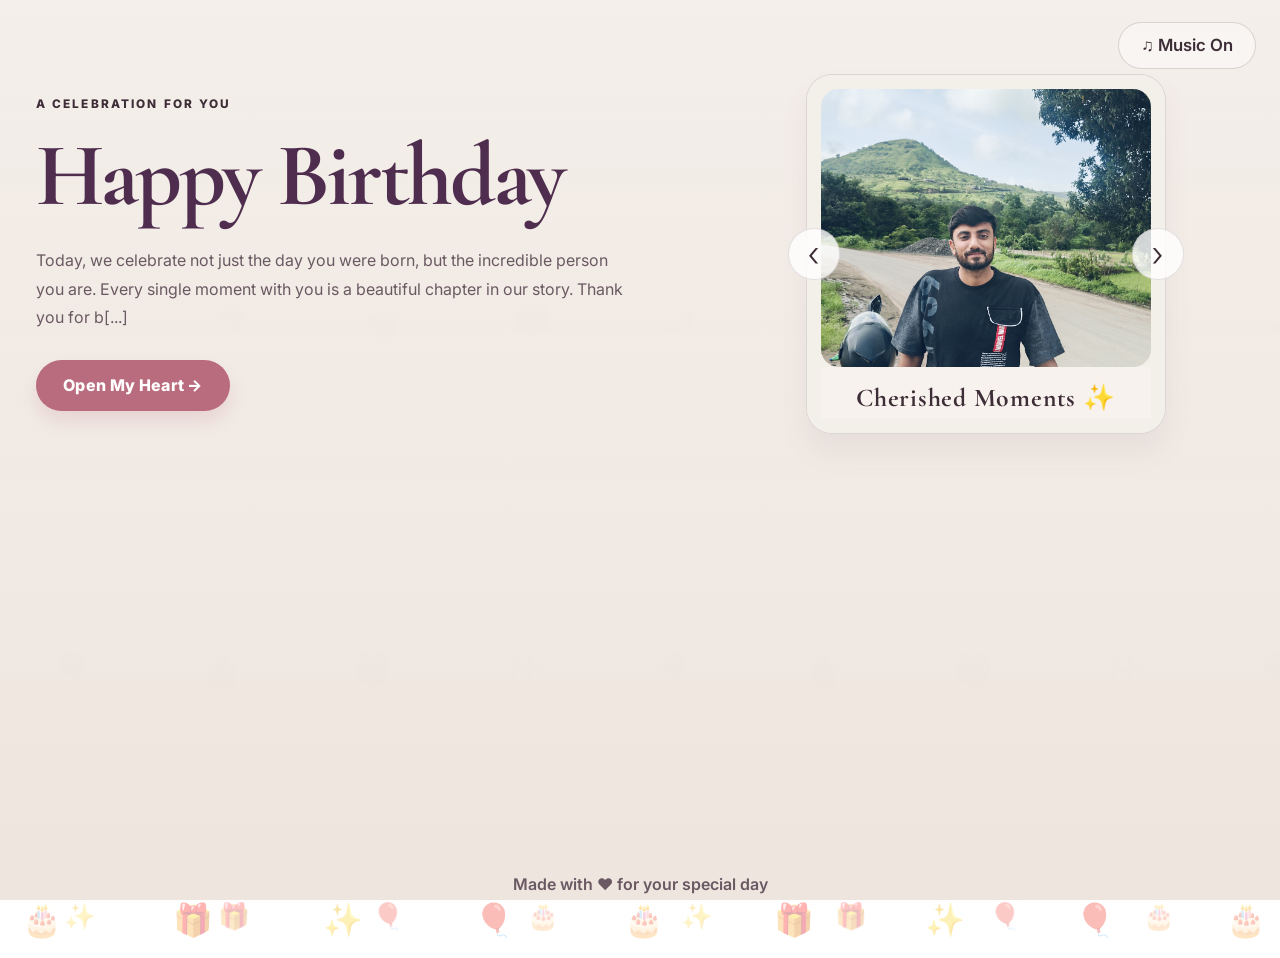
==== index.html @ 41e499f9 "Rename index_restore.html to index.html for GitHub Pages to work properly" ====
<!DOCTYPE html>
<html lang="en-IN">
<head>
  <meta charset="UTF-8">
  <meta name="viewport" content="width=device-width, initial-scale=1.0">
  <title>A Celebration For You</title>
  <link rel="preconnect" href="https://fonts.googleapis.com">
  <link rel="preconnect" href="https://fonts.gstatic.com" crossorigin>
  <link href="https://fonts.googleapis.com/css2?family=Cormorant+Garamond:wght@600;700&family=Inter:wght@400;500;600;700&display=swap" rel="stylesheet">
  <link rel="stylesheet" href="styles_restore.css">
</head>
<body>
  <div class="heart-layer"></div>
  <div class="confetti-layer">
    <div class="confetti confetti-1"></div>
    <div class="confetti confetti-2"></div>
    <div class="confetti confetti-3"></div>
    <div class="confetti confetti-4"></div>
    <div class="confetti confetti-5"></div>
    <div class="confetti confetti-6"></div>
    <div class="confetti confetti-7"></div>
    <div class="confetti confetti-8"></div>
  </div>

  <button type="button" class="music-toggle" id="musicToggle">♫ Music On</button>
  <audio id="bgMusic" loop style="display:none;"></audio>

  <div class="page-shell">
    <header class="topbar">
      <div class="brand"></div>
    </header>

    <main>
      <section class="view active" id="hero">
        <div class="hero">
          <div class="hero-copy">
            <p class="eyebrow">A Celebration For You</p>
            <h1>Happy Birthday<br></h1>
            <p class="lead">Today, we celebrate not just the day you were born, but the incredible person you are. Every single moment with you is a beautiful chapter in our story. Thank you for b[...]
            <div class="cta-row">
              <button type="button" class="btn primary" onclick="showView('story')">Open My Heart →</button>
            </div>
          </div>

          <div class="hero-visual">
            <div class="polaroid-slider">
              <div class="polaroid-frame">
                <div class="polaroid-slide active">
                  <img src="assets/images/single-photo.jpg" alt="Celebration memory">
                  <figcaption>Cherished Moments ✨</figcaption>
                </div>
                <div class="polaroid-slide">
                  <img src="assets/images/image_6f2d0f85.png" alt="Forever us memory">
                  <figcaption>Forever Us 🌷</figcaption>
                </div>
                <div class="polaroid-slide">
                  <img src="assets/images/image_fc53c7a5.png" alt="Happy memory">
                  <figcaption>Endless Laughter 💖</figcaption>
                </div>
              </div>
              <button type="button" class="polaroid-nav prev" aria-label="Previous photo">‹</button>
              <button type="button" class="polaroid-nav next" aria-label="Next photo">›</button>
            </div>
          </div>
        </div>
      </section>

      <section class="view" id="story">
        <div class="story-shell">
          <h2 class="letter-heading">Click for a Quick Reality Check 😜</h2>

          <div class="letter-envelope" id="birthdayEnvelope">
            <div class="envelope-flap"></div>

            <div class="letter-sheet">
              <h2 class="letter-title">Happy Birthday Darshu ✨</h2>

              <div class="poem-body">
                <p>Beeja badha mate duniya ma game tetlo hoy clash,<br>
                Pan tari sathe vaat thay etle life thai jay jalsa-ne-moj!</p>

                <p>Taro look che ekdam 'premium' ane nature taro sober,<br>
                Pan mari reels like karva ma tu modo pade che, that's not fair! 😜</p>

                <p>Mari badhi j crazy vaato par tu je rite hase che,<br>
                Sachu kahu to, tu j maro favorite 'stress buster' bane che.</p>

                <p>Lagna pachi bhale remote control mate aapni thay fight,<br>
                Pan tari bajuma besine aakhi life lage che ekdam bright! 🌟</p>
              </div>

              <p class="letter-signoff"><b>~ Happy Birthday Darshu ❤️</b></p>
              <button type="button" class="btn primary letter-next-btn" id="closeLetterBtn">Continue Surprise →</button>
            </div>

            <div class="envelope-body-front"></div>

            <button type="button" class="wax-seal" id="envelopeSeal">
              <span class="seal-heart">♥</span>
            </button>
          </div>
        </div>
      </section>

      <section class="view" id="balloons">
        <div class="balloon-view">
          <div class="balloon-panel">
            <div class="section-heading">
              <p class="letter-heading">Pop for Happiness</p>
              <h2>Every Balloon Holds a Reason for You... ❤️</h2>
            </div>
            <div class="balloon-scene" id="balloonScene"></div>
            <button type="button" class="btn primary hidden" id="nextFromBalloons">See Your Invitation →</button>
          </div>
        </div>
      </section>

      <section class="view" id="success">
        <div class="balloon-panel" style="max-width: 680px;">
          <h1 class="success-banner" style="font-size: clamp(2rem, 5vw, 3.5rem); color: var(--accent); margin: 0; font-weight: 800; letter-spacing: 0.05em;">
            🎉 SUCCESS! 🎉
          </h1>

          <div class="wish-card-box">
            <h2 style="font-size: clamp(2.2rem, 4vw, 3rem); color: var(--primary); margin: 0 0 15px;">
              Happy Birthday, Darshu! 🎂
            </h2>

            <p style="color: var(--muted); font-size: 1.15rem; line-height: 1.8; margin-bottom: 30px;">
              You've successfully unlocked every hidden reason! You are my today, my tomorrow, and my absolute favorite chapter in this life. Thank you for being the calm in my chaotic world. Now[...]
            </p>

            <button type="button" class="btn primary" id="surpriseButtonFromWish">
              See Your Invitation Detail →
            </button>
          </div>
        </div>
      </section>

      <section class="view" id="rsvp">
        <div class="glass-card rsvp-card">
          <div class="rsvp-question" id="questionModal">
            <p class="eyebrow">A Personal Request</p>
            <h2>Will You Celebrate With Me?</h2>
            <p>I want to spend this beautiful milestone day celebrating you. Will you be with me for this special birthday celebration?</p>
            <div class="rsvp-actions">
              <button type="button" class="btn primary yes-btn">Yes</button>
              <button type="button" class="btn secondary no-btn">No</button>
            </div>
          </div>

          <div class="final-invite hidden" id="finalInvite">
            <div class="final-invite-inner">
              <p class="eyebrow">The Celebration Details</p>
              <h3>Let's Make It Unforgettable</h3>
              <div class="final-card-grid">
                <div class="final-card">
                  <span class="label">Date</span>
                  <div class="final-card-value">03 Sept 2026</div>
                  <p>Birthday Celebration</p>
                </div>
                <div class="final-card">
                  <span class="label">Time</span>
                  <div class="final-card-value">8:30 PM</div>
                  <p>Dress in your finest, with hearts ready</p>
                </div>
                <div class="final-card" id="venueCard">
                  <span class="label">Venue</span>
                  <div class="final-card-value">Teera, Wakad</div>
                  <p>Kaspate Corner, Hinjawadi Rd, Pune</p>
                  <a href="https://google.com" target="_blank" class="map-link">Open in Google Maps</a>
                </div>
              </div>
            </div>
          </div>
        </div>
      </section>
    </main>

    <footer class="footer">
      <p>Made with ♥ for your special day</p>
    </footer>
  </div>

  <script src="script_restore.js"></script>
</body>
</html>
---- styles_restore.css ----
:root {
  --bg: #f4efe9;
  --bg-deep: #efe5df;
  --panel: #f5f0ec;
  --panel-soft: #f7f1ee;
  --text: #3d2d36;
  --muted: #6a5962;
  --primary: #4f2d4f;
  --accent: #c77788;
  --gold: #d8b06a;
  --rose: #e7c7c8;
  --line: rgba(88, 70, 79, 0.15);
  --letter: #fffaf6;
}

* { box-sizing: border-box; }
html { scroll-behavior: smooth; }
body {
  margin: 0;
  font-family: "Inter", sans-serif;
  color: var(--text);
  background: linear-gradient(180deg, var(--bg) 0%, var(--bg-deep) 100%);
  min-height: 100vh;
  overflow-y: auto;
  overflow-x: hidden;
  background-attachment: fixed;
  position: relative;
}

body::before {
  content: "🎈 🎂 🎁 ✨ 🎈 🎂 🎁 ✨ 🎈 🎂 🎁 ✨";
  position: fixed;
  top: 100%;
  left: -10%;
  width: 120%;
  word-spacing: clamp(50px, 8vw, 120px);
  font-size: clamp(1.4rem, 2.5vw, 2.2rem);
  white-space: nowrap;
  pointer-events: none;
  z-index: 0;
  opacity: 0.35;
  animation: celebrateFloatingIconsDense 11s linear infinite;
  text-shadow: 180px -250px 0px rgba(0,0,0,0.02),
               340px -600px 0px rgba(0,0,0,0.01);
}

body::after {
  content: "✨ 🎁 🎈 🎂 ✨ 🎁 🎈 🎂 ✨ 🎁 🎈 🎂";
  position: fixed;
  top: 100%;
  left: 5%;
  width: 120%;
  word-spacing: clamp(60px, 9vw, 140px);
  font-size: clamp(1.1rem, 2vw, 1.8rem);
  white-space: nowrap;
  pointer-events: none;
  z-index: 0;
  opacity: 0.28;
  animation: celebrateFloatingIconsStaggered 14s linear infinite;
  animation-delay: 4.5s;
  filter: blur(0.5px);
}

img { max-width: 100%; display: block; }
button, a { font: inherit; }
button { cursor: pointer; }

/* ========================================================
   HARDWARE-ACCELERATED RANDOM FLUID PARTICLE CANVAS
   ======================================================== */

.party-bg-canvas {
  position: fixed;
  inset: 0;
  overflow: hidden;
  pointer-events: none;
  z-index: 0;
}

.bg-floating-item {
  position: absolute;
  top: 105%;
  opacity: 0;
  will-change: transform, opacity;
  animation: floatUpwardRandom linear forwards;
}

@keyframes floatUpwardRandom {
  0% {
    transform: translateY(0) scale(0.5) rotate(var(--start-rotation));
    opacity: 0;
  }
  15% {
    opacity: 0.45;
  }
  85% {
    opacity: 0.45;
  }
  100% {
    transform: translateY(-115vh) scale(1) rotate(calc(var(--start-rotation) + 180deg)) translateX(var(--drift-x));
    opacity: 0;
  }
}

.page-shell {
  position: relative;
  max-width: 1280px;
  min-height: 100vh;
  margin: 0 auto;
  padding: 24px clamp(18px, 2.8vw, 36px) 40px;
  overflow: visible;
  background: linear-gradient(180deg, rgba(255,255,255,0.05), rgba(255,255,255,0));
  z-index: 1;
}

.page-shell::before,
.page-shell::after {
  display: none;
}

.topbar { display: flex; justify-content: space-between; align-items: center; padding: 12px 0 18px; gap: 18px; }
.brand {
  font-family: "Cormorant Garamond", serif;
  font-weight: 700;
  letter-spacing: 0.02em;
  font-size: clamp(3rem, 4vw, 5rem);
  color: var(--primary);
  text-shadow: none;
  line-height: 1;
  font-style: italic;
}

.topbar {
  padding-top: 8px;
}

.music-toggle {
  position: fixed;
  top: 22px; right: 24px; z-index: 20;
  border: 1px solid rgba(89, 74, 80, 0.2);
  background: rgba(255,255,255,0.4);
  color: var(--text);
  border-radius: 999px; padding: 12px 22px;
  box-shadow: none;
  font-weight: 600; transition: none;
  font-size: 1.05rem;
}
.music-toggle.playing {
  background: rgba(255,255,255,0.6);
  color: var(--text);
  box-shadow: none;
}
.music-toggle:hover { transform: none; box-shadow: none; }

main { position: relative; min-height: calc(100vh - 110px); overflow: visible; padding-bottom: 40px; }
.view {
  position: relative; width: 100%; display: none; opacity: 0; transform: none; filter: none;
  transition: none;
}
.view.active { display: block; opacity: 1; pointer-events: auto; transform: none; filter: none; }

.hero { display: grid; grid-template-columns: 1.1fr 0.9fr; align-items: center; gap: clamp(28px, 5vw, 60px); min-height: auto; padding: 24px 0; position: relative; isolation: isolate; }
.hero::before,
.hero::after {
  content: "✦";
  position: absolute;
  font-size: 1.2rem;
  color: var(--gold);
  opacity: 0.9;
  animation: twinkle 3s ease-in-out infinite alternate;
}
.hero::before {
  left: 12%; bottom: 10%;
}
.hero::after {
  right: 16%; top: 10%;
  color: var(--accent);
  animation-delay: 1s;
}
.eyebrow {
  margin: 0 0 16px; color: var(--text); letter-spacing: 0.18em; text-transform: uppercase; font-size: 0.74rem; font-weight: 800;
  text-shadow: none;
}
.hero-copy, .hero-visual { position: relative; z-index: 1; }
.hero-copy h1, .section-heading h2, .rsvp-card h2, .balloon-panel h2 { font-family: "Cormorant Garamond", serif; margin: 0; line-height: 1.1; letter-spacing: -0.03em; }
.hero-copy h1 {
  font-size: clamp(4rem, 7vw, 8rem); color: var(--primary); animation: heroReveal 0.7s ease both, titleFloat 6s ease-in-out infinite;
  text-shadow: none;
}
.hero-copy h1 span {
  color: var(--accent);
  text-shadow: none;
}
.lead { max-width: 600px; margin-top: 20px; font-size: clamp(1rem, 1.2vw, 1.08rem); line-height: 1.8; color: var(--muted); }
.cta-row { display: flex; flex-wrap: wrap; gap: 16px; margin-top: 28px; }
.btn {
  appearance: none; border: 0; display: inline-flex; align-items: center; justify-content: center; border-radius: 999px; padding: 0.95rem 1.7rem;
  font-weight: 700; letter-spacing: 0.02em; transition: transform 0.2s ease, filter 0.2s ease;
  box-shadow: none;
}
.btn:hover { transform: translateY(-1px); box-shadow: none; filter: brightness(0.98); }
.btn.primary {
  background: #b96c7d;
  color: #fff;
  font-weight: 800;
  box-shadow: 0 10px 18px rgba(185, 108, 125, 0.18);
}
.btn.secondary {
  background: #f5efe9;
  color: var(--text);
  border: 1px solid var(--line);
  box-shadow: none;
}

.hero-visual { display: grid; place-items: center; }
.polaroid-slider { position: relative; display: grid; place-items: center; width: min(100%, 360px); gap: 18px; }
.polaroid-frame {
  position: relative; width: min(100%, 460px); max-width: 500px; aspect-ratio: 1 / 1; background: #f3efe9; border-radius: 26px;
  box-shadow: 0 18px 28px rgba(120, 92, 104, 0.08);
  border: 1px solid var(--line); overflow: hidden;
  animation: photoFloat 7s ease-in-out infinite;
}
.polaroid-slide { position: absolute; inset: 0; display: none; padding: 14px; background: #f3efe9; border-radius: 20px; }
.polaroid-slide.active { display: block; }
.polaroid-slide img { width: 100%; height: calc(100% - 52px); object-fit: cover; border-radius: 18px; display: block; aspect-ratio: 1 / 1; }
.polaroid-slide figcaption {
  height: 52px; display: flex; align-items: center; justify-content: center; color: var(--text);
  font-family: "Cormorant Garamond", serif; font-size: 1.6rem; font-weight: 700; letter-spacing: 0.03em; padding-top: 8px;
  text-shadow: none;
  background: #f8f2ee;
}
.polaroid-nav {
  position: absolute; top: 50%; transform: translateY(-50%); width: 52px; height: 52px; border: 1px solid var(--line);
  border-radius: 50%; background: rgba(255,255,255,0.8); color: var(--text);
  font-size: 2.2rem; line-height: 1; font-weight: 300; box-shadow: none;
  z-index: 3; cursor: pointer; display: flex; align-items: center; justify-content: center; transition: none;
}
.polaroid-nav.prev { left: -18px; }
.polaroid-nav.next { right: -18px; }
.polaroid-nav:hover { transform: translateY(-50%); box-shadow: none; }

.story-shell { display: grid; place-items: center; gap: 24px; min-height: 72vh; }
.letter-heading {
  margin: 0; text-align: center; font-family: "Cormorant Garamond", serif; font-size: clamp(3rem, 5vw, 5rem);
  color: var(--primary); font-style: italic; letter-spacing: 0.02em;
  text-shadow: none;
}

.letter-envelope {
  position: relative;
  width: min(95%, 480px);
  height: 340px;
  background: #b2182b;
  border-radius: 0 0 12px 12px;
  margin: 240px auto 60px;
  box-shadow: 0 20px 40px rgba(0, 0, 0, 0.15);
  perspective: 1500px;
  z-index: 5;
}

.envelope-flap {
  position: absolute;
  top: 0; left: 0; width: 100%; height: 100%;
  background: linear-gradient(135deg, #e56571 0%, #be2237 100%);
  clip-path: polygon(0 0, 50% 60%, 100% 0);
  transform-origin: top center;
  transition: transform 0.6s cubic-bezier(0.4, 0, 0.2, 1), z-index 0.2s step-end;
  z-index: 10;
}

.envelope-body-front {
  position: absolute; inset: 0;
  background: linear-gradient(180deg, #ca2b40 0%, #aa1a2d 100%);
  clip-path: polygon(0 45%, 50% 65%, 100% 45%, 100% 100%, 0 100%);
  border-radius: 0 0 12px 12px;
  z-index: 8;
}

.letter-sheet {
  position: absolute;
  left: 50%;
  top: 10px;
  width: 90%;
  background: #fffaf6;
  border-radius: 8px;
  padding: 32px 24px;
  box-shadow: 0 10px 30px rgba(0,0,0,0.12);
  border: 1px solid rgba(88, 70, 79, 0.1);
  transform: translateX(-50%) translateY(10px);
  opacity: 0;
  z-index: 99;
  text-align: center;
  font-family: "Cormorant Garamond", serif;
  min-height: max-content;
  transition: transform 0.8s cubic-bezier(0.175, 0.885, 0.32, 1.25) 0.3s, opacity 0.5s ease 0.3s;
}

.letter-title { color: #4f2d4f; font-size: 1.8rem; margin: 0 0 20px; font-style: italic; }
.poem-body p { font-size: 1.05rem; line-height: 1.5; color: #3d2d36; margin: 0 0 16px; }
.letter-signoff { color: #b96c7d; font-size: 1.2rem; margin-top: 15px; display: block; }
.letter-next-btn { margin-top: 20px; padding: 10px 24px; font-size: 0.9rem; }

.wax-seal {
  position: absolute;
  left: 50%;
  top: 50%;
  transform: translate(-50%, -50%);
  width: 55px;
  height: 55px;
  background: radial-gradient(circle, #e7a8b4, #c77788 70%);
  border: 2px solid rgba(255,255,255,0.5);
  border-radius: 50%;
  color: #fff;
  font-size: 1.5rem;
  display: grid;
  place-items: center;
  cursor: pointer !important;
  z-index: 120 !important;
  pointer-events: auto !important;
  box-shadow: 0 6px 15px rgba(199, 119, 136, 0.4);
  transition: transform 0.2s ease, opacity 0.4s ease;
}
.wax-seal:hover { transform: translate(-50%, -50%) scale(1.08); }

.letter-envelope.opened .envelope-flap {
  transform: rotateX(180deg);
  z-index: 2;
}

.letter-envelope.opened .letter-sheet {
  opacity: 1;
  transform: translateX(-50%) translateY(-280px);
}

.letter-envelope.opened .wax-seal {
  opacity: 0 !important;
  pointer-events: none !important;
  z-index: 0 !important;
}

@media (max-width: 600px) {
  .letter-envelope { margin-top: 200px; }
  .letter-sheet { padding: 20px 16px; }
  .poem-body p { font-size: 0.9rem; line-height: 1.4; margin-bottom: 12px; }
  .letter-envelope.opened .letter-sheet { transform: translateX(-50%) translateY(-240px); }
}

.story-actions { display: flex; justify-content: center; margin-top: 8px; }

.balloon-panel { position: relative; margin: 0 auto; background: #f3eee9; border: 1px solid var(--line); border-radius: 32px; box-shadow: none; width: min(100%, 980px); padding: clamp(20px, 3vw, 36px); text-align: center; }
.balloon-view { min-height: auto; display: grid; place-items: center; padding: 24px 0; }
.balloon-scene {
  position: relative; z-index: 1; height: clamp(380px, 50vh, 520px); overflow: hidden; border-radius: 28px; margin-bottom: 24px;
  background: linear-gradient(180deg, #f5f0eb 0%, #f2e6e2 100%);
}
.balloon {
  position: absolute;
  width: 120px;
  height: 150px;
  border: 0;
  border-radius: 50% 50% 46% 46%;
  background: linear-gradient(180deg, rgba(255,255,255,0.6), hsla(var(--hue), 45%, 85%, 1));
  box-shadow: inset 0 4px 12px rgba(255,255,255,0.4), 0 8px 20px rgba(0,0,0,0.05);
  cursor: pointer;
  transition: transform 0.4s cubic-bezier(0.175, 0.885, 0.32, 1.275), opacity 0.3s ease;
}

.balloon::before {
  content: "";
  position: absolute;
  width: 2px;
  height: 86px;
  background: rgba(84, 59, 69, 0.2);
  left: 50%;
  top: 100%;
  transform: translateX(-50%);
}

.balloon.burst {
  background: transparent !important;
  border: none !important;
  box-shadow: none !important;
  pointer-events: none !important;
}

.balloon.burst::before {
  display: none !important;
}

.balloon-message {
  position: absolute;
  top: 50%;
  left: 50%;
  transform: translate(-50%, -50%) scale(0.8);
  font-size: 0.85rem;
  font-weight: 700;
  color: var(--text);
  background: #fffaf6;
  border-radius: 14px;
  padding: 10px 16px;
  opacity: 0;
  visibility: hidden;
  width: max-content;
  max-width: 180px;
  text-align: center;
  box-shadow: 0 10px 25px rgba(82, 58, 64, 0.12);
  border: 1px solid rgba(95, 69, 76, 0.15);
  transition: transform 0.4s cubic-bezier(0.175, 0.885, 0.32, 1.275), opacity 0.3s ease;
}

.balloon:nth-child(1) .balloon-message {
  transform: translate(-25%, -50%) scale(0.8);
}
.balloon:nth-child(1).burst .balloon-message {
  transform: translate(-25%, -50%) scale(1.1) !important;
}

.balloon:nth-child(7) .balloon-message {
  transform: translate(-75%, -50%) scale(0.8);
}
.balloon:nth-child(7).burst .balloon-message {
  transform: translate(-75%, -50%) scale(1.1) !important;
}

.balloon.burst .balloon-message {
  opacity: 1 !important;
  visibility: visible !important;
  transform: translate(-50%, -50%) scale(1.1);
  z-index: 50;
}

#success.active .success-banner {
  animation: pulseCelebrateGlow 2.5s ease-in-out infinite alternate;
}

#success.active h2 {
  font-family: "Cormorant Garamond", serif;
  animation: typographyFloatLift 4s ease-in-out infinite alternate;
}

#success .wish-card-box {
  background: #fffaf6;
  border: 1px solid var(--line);
  padding: 40px 30px;
  border-radius: 24px;
  box-shadow: 0 15px 35px rgba(120, 92, 104, 0.08);
  margin-top: 25px;
}

@keyframes pulseCelebrateGlow {
  0% {
    transform: scale(1);
    text-shadow: 0 0 10px rgba(185, 108, 125, 0.2);
  }
  100% {
    transform: scale(1.08);
    text-shadow: 0 0 25px rgba(185, 108, 125, 0.6), 0 0 40px rgba(216, 176, 106, 0.3);
  }
}

@keyframes typographyFloatLift {
  0% {
    transform: translateY(0);
  }
  100% {
    transform: translateY(-8px);
  }
}

.birthday-wish { width: min(100%, 780px); margin: 30px auto 0; background: #f9f3ee; border: 1px solid var(--line); border-radius: 28px; box-shadow: none; padding: 36px 22px; text-align: center; }
.wish-eyebrow { margin: 0 0 12px; font-size: 0.8rem; font-weight: 800; letter-spacing: 0.18em; text-transform: uppercase; color: var(--primary); text-shadow: none; }
.birthday-wish h2 { font-family: "Cormorant Garamond", serif; font-size: clamp(2.5rem, 4vw, 4.2rem); color: var(--primary); margin: 0 0 16px; text-shadow: none; }
.wish-message { font-size: 1.1rem; color: var(--muted); line-height: 1.8; margin: 0 auto 20px; max-width: 620px; }

.rsvp-card { max-width: 980px; margin: 0 auto; background: #f9f2ee; border-radius: 28px; border: 1px solid var(--line); padding: clamp(20px, 3vw, 36px); box-shadow: none; }
.rsvp-envelope-wrap { display: grid; place-items: center; margin-top: 20px; }
.rsvp-question { margin-top: 28px; text-align: center; }
.rsvp-question h2 { font-family: "Cormorant Garamond", serif; font-size: clamp(2.5rem, 4vw, 4rem); color: var(--primary); margin: 0 0 12px; text-shadow: none; }
.rsvp-question p { color: var(--muted); font-size: 1.05rem; margin-bottom: 18px; }
.rsvp-actions { display: flex; justify-content: center; gap: 18px; flex-wrap: wrap; margin-top: 20px; }
.yes-btn, .no-btn { transition: none; }
.no-btn { position: relative; }

.final-invite { margin-top: 20px; text-align: center; }
.final-invite-inner h3 { font-family: "Cormorant Garamond", serif; font-size: clamp(2.4rem, 3.5vw, 3.8rem); color: var(--primary); margin: 0 0 20px; text-shadow: none; }
.final-card-grid { display: grid; grid-template-columns: repeat(3, minmax(0, 1fr)); gap: 20px; margin-top: 20px; }
.final-card { background: #fffaf7; border: 1px solid var(--line); border-radius: 22px; padding: 22px 18px; box-shadow: none; }
.label { display: block; color: var(--primary); text-transform: uppercase; letter-spacing: 0.12em; font-size: 0.72rem; font-weight: 700; margin-bottom: 10px; text-shadow: none; }
.final-card-value { font-size: clamp(1.4rem, 2vw, 2rem); font-family: "Cormorant Garamond", serif; color: var(--primary); font-weight: 700; text-shadow: none; }
.final-card p { color: var(--muted); margin: 10px 0 0; line-height: 1.6; }
.map-link { display: inline-block; margin-top: 10px; color: var(--primary); font-weight: 700; text-decoration: none; transition: none; }
.map-link:hover { text-shadow: none; }

.footer { text-align: center; padding: 18px 0 8px; color: var(--muted); font-weight: 600; text-shadow: none; }
.hidden { display: none !important; }

.heart-particle { position: absolute; bottom: 0; color: var(--primary); animation: none; pointer-events: none; z-index: 0; text-shadow: none; }
.heart-layer { position: fixed; inset: 0; pointer-events: none; overflow: hidden; z-index: 0; }

@keyframes heartRise {
  0% { transform: translateY(0) translateX(0) scale(0.75); opacity: 0; }
  10% { opacity: 1; }
  100% { transform: translateY(-100vh) translateX(var(--drift)) scale(1.2); opacity: 0; }
}

@keyframes balloonFloat { 0% { transform: translateY(0) scale(1); } 100% { transform: translateY(-16px) scale(1.04); } }
@keyframes pop { 0% { transform: scale(1) rotate(0deg); opacity: 1; } 20% { transform: scale(1.2) rotate(-8deg); } 100% { transform: scale(0.2) rotate(12deg); opacity: 0; } }
@keyframes sealFloat { 0% { transform: translateX(-50%) translateY(0px) rotate(-10deg) scale(0.96); } 100% { transform: translateX(-50%) translateY(-8px) rotate(-10deg) scale(1.02); } }
@keyframes stampFly {
  0% { transform: translateX(-50%) translateY(0) rotate(-10deg) scale(1); opacity: 1; }
  50% { transform: translateX(-20%) translateY(-100px) rotate(22deg) scale(0.9); opacity: 1; }
  100% { transform: translateX(90px) translateY(-170px) rotate(40deg) scale(0.7); opacity: 0; }
}
@keyframes sealFlyAway {
  0% { transform: translate(-50%, 0) rotate(-10deg) scale(1); opacity: 1; }
  35% { transform: translate(-38%, -80px) rotate(18deg) scale(1.05); opacity: 1; }
  100% { transform: translate(120px, -180px) rotate(48deg) scale(0.5); opacity: 0; }
}
@keyframes heroReveal { from { opacity: 0; transform: translateY(18px); } to { opacity: 1; transform: translateY(0); } }
@keyframes twinkle {
  0% { transform: scale(0.9); opacity: 0.5; }
  100% { transform: scale(1.2); opacity: 1; }
}
@keyframes titleFloat {
  0%, 100% { transform: translateY(0); }
  50% { transform: translateY(-6px); }
}
@keyframes photoFloat {
  0%, 100% { transform: translateY(0); }
  50% { transform: translateY(-10px); }
}
@keyframes celebrateFloatingIconsDense {
  0% {
    transform: translateY(10vh) translateX(0) rotate(0deg);
  }
  50% {
    transform: translateY(-50vh) translateX(25px) rotate(10deg);
  }
  100% {
    transform: translateY(-115vh) translateX(-15px) rotate(-15deg);
  }
}

@keyframes celebrateFloatingIconsStaggered {
  0% {
    transform: translateY(10vh) translateX(0) rotate(0deg);
  }
  50% {
    transform: translateY(-50vh) translateX(-30px) rotate(-12deg);
  }
  100% {
    transform: translateY(-115vh) translateX(20px) rotate(12deg);
  }
}
@keyframes softGlow {
  0% { transform: translateX(-10px) translateY(8px); opacity: 0.55; }
  100% { transform: translateX(12px) translateY(-10px); opacity: 0.9; }
}

@media (max-width: 860px) {
  .hero { grid-template-columns: 1fr; gap: 26px; }
  .letter-envelope { height: 340px; }
  .letter-sheet { width: 86%; padding: 18px 18px 16px; }
  .final-card-grid { grid-template-columns: 1fr; }
}
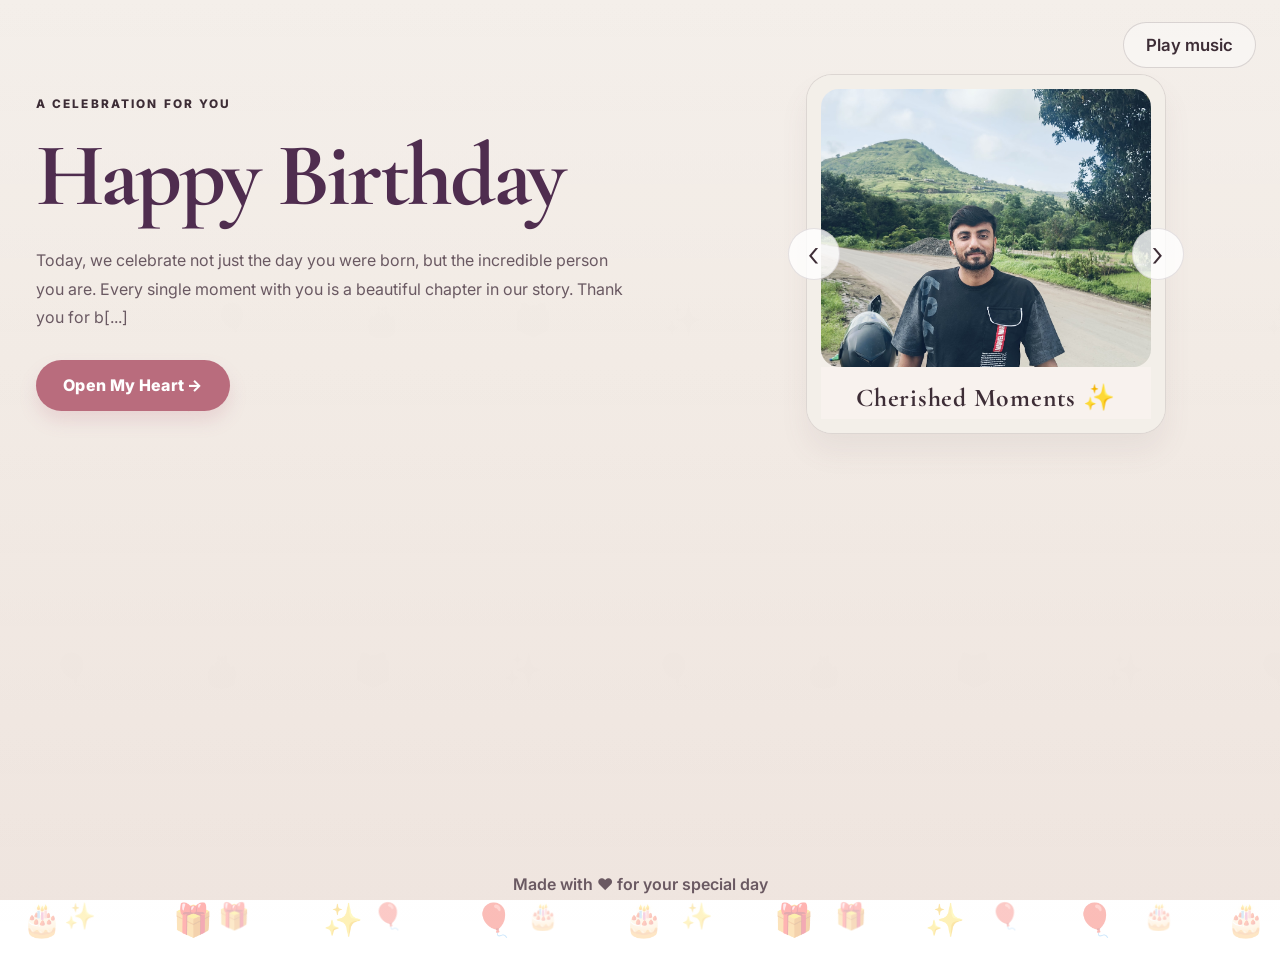
==== commit 73e5db12: "Include music.js in index.html so music toggle works" ====
--- a/index.html
+++ b/index.html
@@ -168,7 +168,7 @@
                   <span class="label">Venue</span>
                   <div class="final-card-value">Teera, Wakad</div>
                   <p>Kaspate Corner, Hinjawadi Rd, Pune</p>
-                  <a href="https://google.com" target="_blank" class="map-link">Open in Google Maps</a>
+                  <a href="https://maps.app.goo.gl/9mBRzWY6cF8ZieEKA" target="_blank" class="map-link">Open in Google Maps</a>
                 </div>
               </div>
             </div>
@@ -182,6 +182,7 @@
     </footer>
   </div>
 
+  <script src="music.js"></script>
   <script src="script_restore.js"></script>
 </body>
 </html>
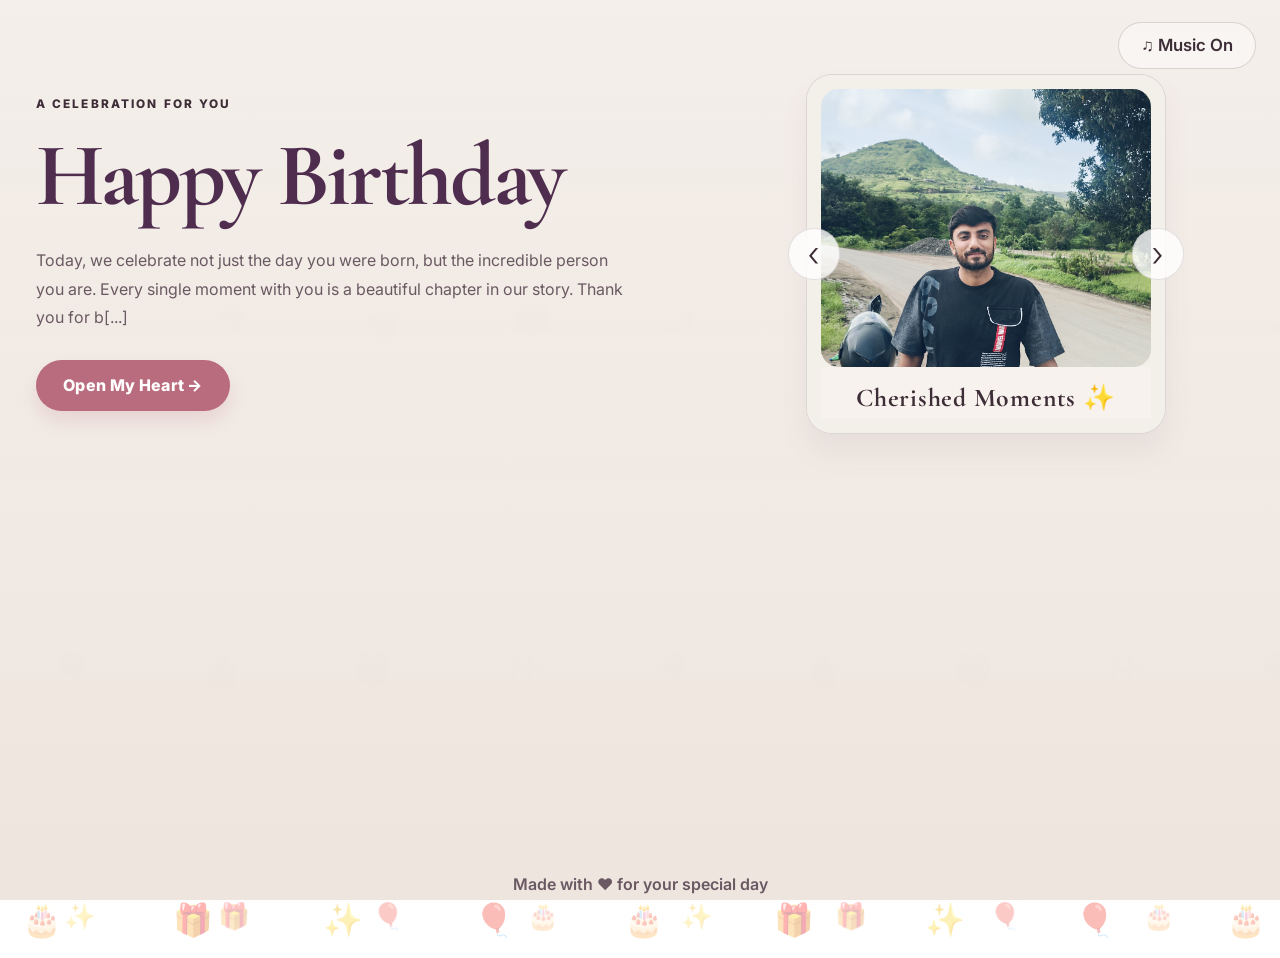
==== commit 72da6582: "Revert index.html change: remove music.js include" ====
--- a/index.html
+++ b/index.html
@@ -182,7 +182,6 @@
     </footer>
   </div>
 
-  <script src="music.js"></script>
   <script src="script_restore.js"></script>
 </body>
 </html>
